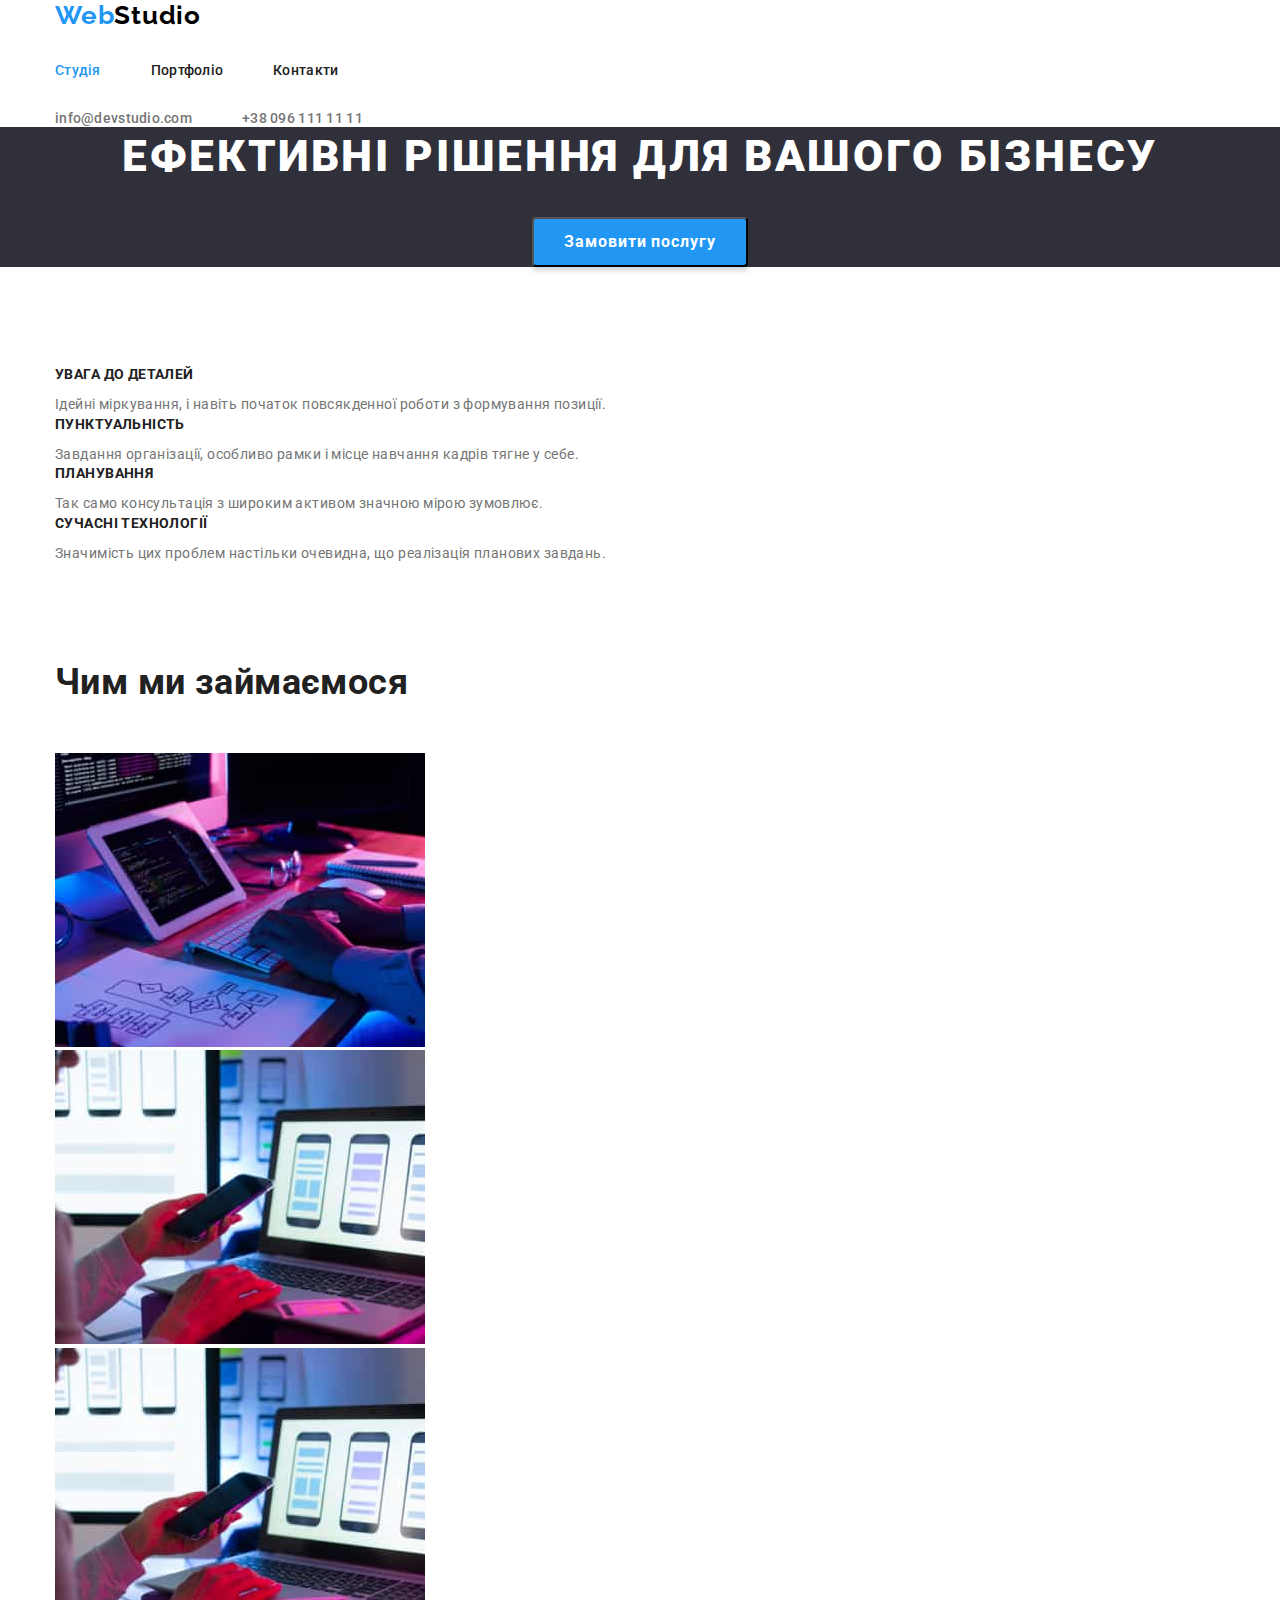
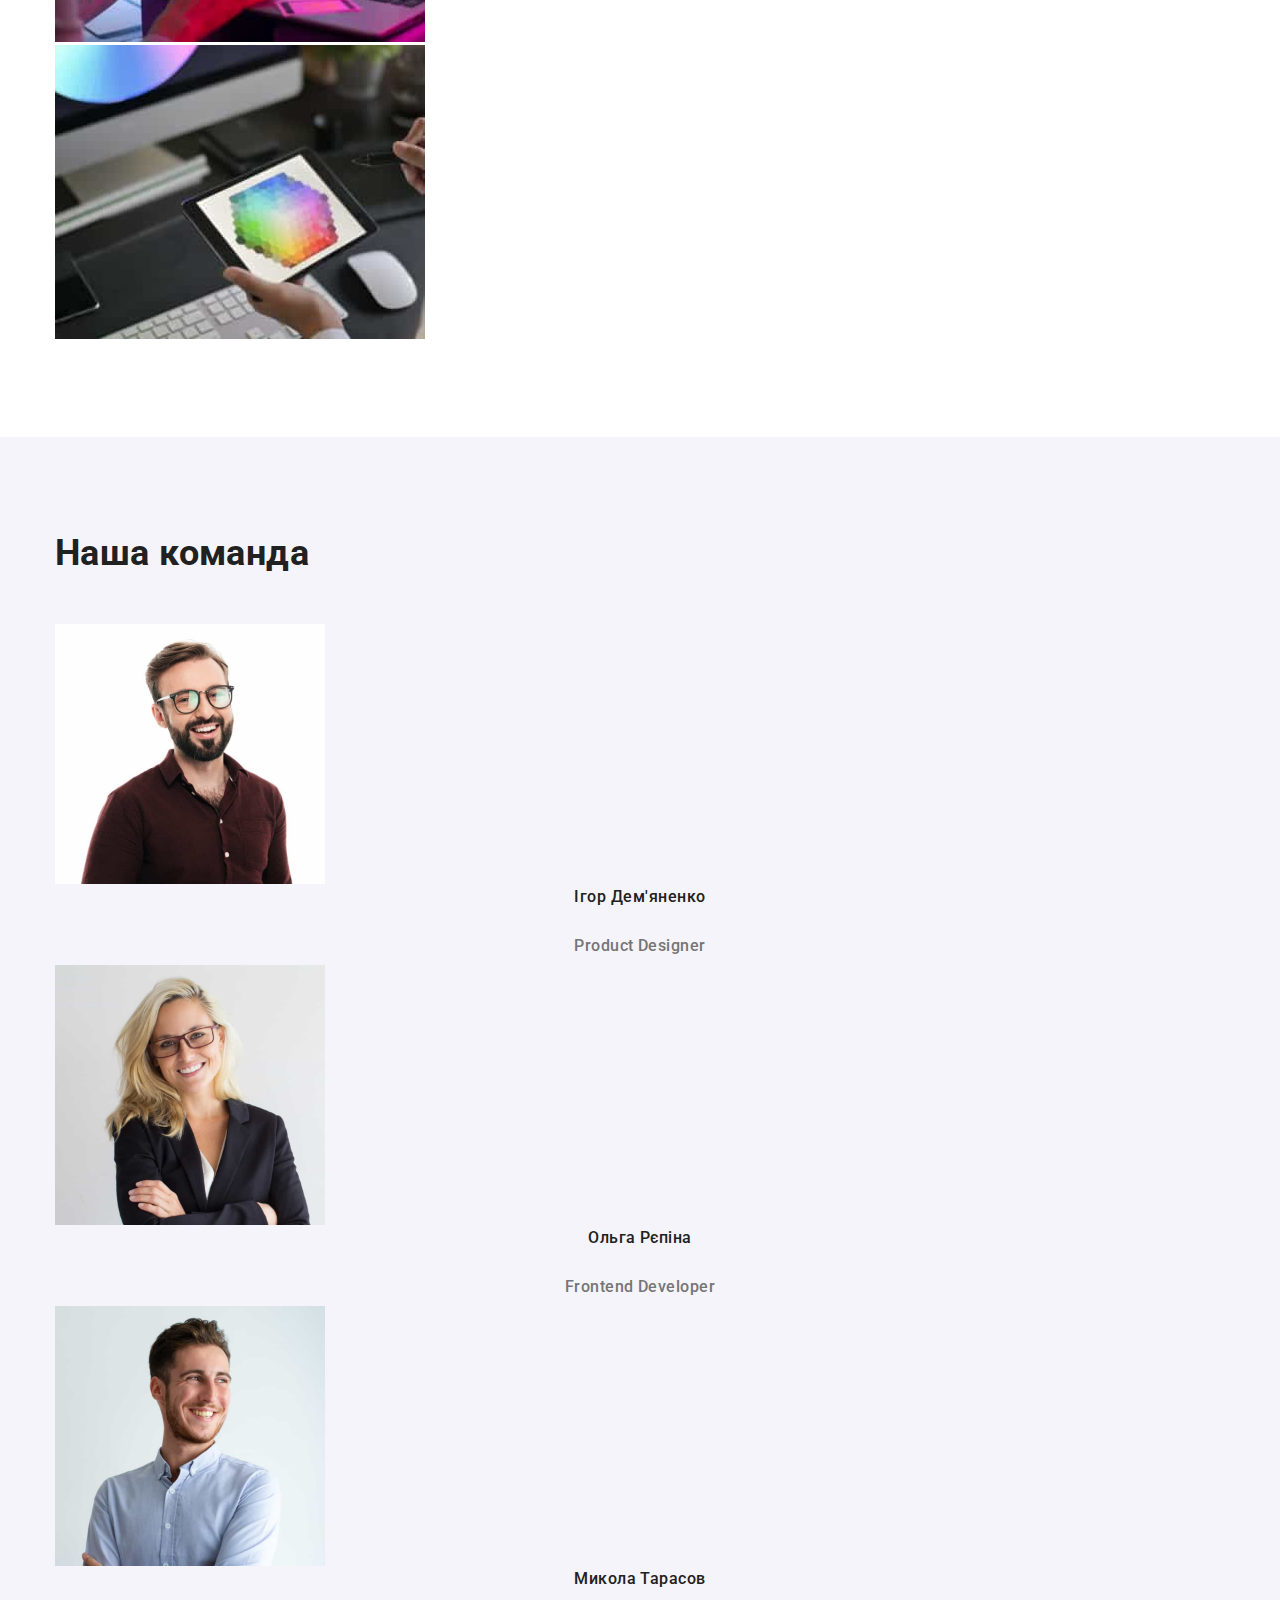
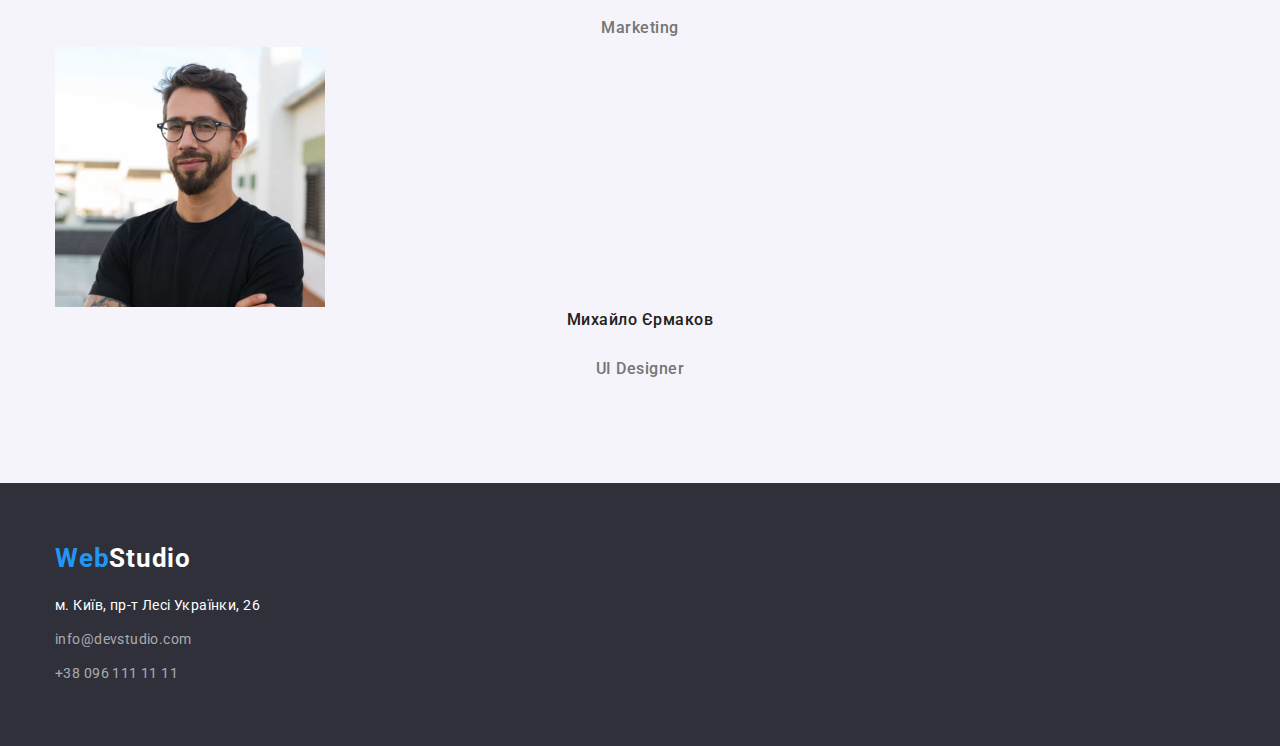
==== index.html @ 15ec3679 "DZ_3" ====
<!DOCTYPE html>
<html lang="uk">
<head>
    <meta charset="UTF-8">
    <meta http-equiv="X-UA-Compatible" content="IE=edge">
    <meta name="viewport" content="width=device-width, initial-scale=1.0">
    <title>WebStudio</title>
    <link rel="preconnect" href="https://fonts.googleapis.com">
    <link rel="preconnect" href="https://fonts.gstatic.com" crossorigin>
    <link href="https://fonts.googleapis.com/css2?family=Oleo+Script&family=Raleway:wght@700&family=Roboto:wght@400;500;700;900&display=swap" rel="stylesheet">
    <link rel="stylesheet" href="https://cdnjs.cloudflare.com/ajax/libs/modern-normalize/1.1.0/modern-normalize.min.css" />
    <link rel="stylesheet" href="./css/style.css" />
</head>
<body>

    <!--Шапка сайту-->
    <header class="header">
        <div class="container">
            <!--Навігація-->
            <nav class="header-nav">
                <a href="./index.html" class="header-logo link">
                    <span class="accent">Web</span>Studio
                </a>
                <ul class="header-nav-list list">
                    <li class="item"><a class="header-link current link" href="./index.html">Студія</a></li>
                    <li class="item"><a class="header-link link" href="./portfolio.html">Портфоліо</a></li>
                    <li class="item"><a class="header-link link" href="">Контакти</a></li>
                </ul>
            </nav>
            
            <!--Контакти-->
            <ul class="header-contact-list list">
                <li class="item">
                    <a href="mailto:info@devstudio.com" class="header-contact link">info@devstudio.com</a>
                </li>
                <li class="item">
                    <a href="tel:+380961111111" class="header-contact link">+38 096 111 11 11</a>
                </li>
            </ul>
        </div>
    </header>

    <!--Main-->
    <main>

        <!--Герой-->
        
        <section class="section-hero">
            <h1 class="hero-title">Ефективні рішення для вашого бізнесу</h1>
            <button type="button" class="hero-btn btn">Замовити послугу</button>
        </section>
       
        <section class="section-properties">
            <div class="container">
                 <!--Прихований заголовок-->
                <h2 class="visually-hidden">Необхідні властивості характеру</h2>

                <ul class="properties-list list">
                    <li>
                        <h3 class="properties-title">УВАГА ДО ДЕТАЛЕЙ</h3>
                        <p class="properties-text">Ідейні міркування, і навіть початок повсякденної роботи з формування позиції.</p>
                    </li>
                    <li>
                        <h3 class="properties-title">ПУНКТУАЛЬНІСТЬ</h3>
                        <p class="properties-text">Завдання організації, особливо рамки і місце навчання кадрів тягне у себе.</p>
                    </li>
                    <li>
                        <h3 class="properties-title">ПЛАНУВАННЯ</h3>
                        <p class="properties-text">Так само консультація з широким активом значною мірою зумовлює.</p>
                    </li>
                    <li>
                        <h3 class="properties-title">СУЧАСНІ ТЕХНОЛОГІЇ</h3>
                        <p class="properties-text">Значимість цих проблем настільки очевидна, що реалізація планових завдань.</p>
                    </li>
                </ul>
            </div>
        </section>

        <section class="section-employment">
            <div class="container">
                <h2 class="employment-title">Чим ми займаємося</h2>
                <ul class="employment-list list">
                    <li class="employment-item"><img src="./images/box_1.jpg" alt="картинка алгоритму" width="370" height="294"></li>
                    <li class="employment-item"><img src="./images/box_2.jpg" alt="картинка схеми сайту" width="370" height="294"></li>
                    <li class="employment-item"><img src="./images/box_2.jpg" alt="картинка схеми сайту" width="370" height="294"></li>
                    <li class="employment-item"><img src="./images/box_3.jpg" alt="картинка вибору кольору" width="370" height="294"></li>
                </ul>
            </div>
        </section>

        <section class="section-team">
            <div class="container">
                <h2 class="team-title">Наша команда</h2>
                <ul class="team-list list">
                    <li class="team-item">
                        <a href="" class="link">
                            <img src="./images/img_1.jpg" alt="фото Ігора Дем'яненко" width="270">
                            <h3 class="team-info">Ігор Дем'яненко</h3>
                            <p class="team-text">Product Designer</p>
                        </a>
                    </li>
                    <li class="team-item">
                        <a href="" class="link">
                            <img src="./images/img_2.jpg" alt="фото Ольги Рєпіної" width="270">
                            <h3 class="team-info">Ольга Рєпіна</h3>
                            <p class="team-text">Frontend Developer</p>
                        </a>
                    </li>
                    <li class="team-item">
                        <a href="" class="link">
                            <img src="./images/img_3.jpg" alt="фото Миколи Тарасова" width="270">
                            <h3 class="team-info">Микола Тарасов</h3>
                            <p class="team-text">Marketing</p>
                        </a>
                    </li>
                    <li class="team-item">
                        <a href="" class="link">
                            <img src="./images/img_4.jpg" alt="фото Михайла Єрмакова" width="270">
                            <h3 class="team-info">Михайло Єрмаков</h3>
                            <p class="team-text">UI Designer</p>
                        </a>
                    </li>
                </ul>
            </div>
        </section>
    </main>

    <!---Футер-->
    <footer class="footer">
        <div class="container">
            <a href="./index.html" class="footer-logo link">
                <span class="accent">Web</span>Studio
            </a>
            <address>
                <ul class="footer-contact-list list">
                    <li class="item">
                        <a href="https://goo.gl/maps/PAnnSUerjHj3gwqy8" class="footer-contact add link" target="_blank" rel="noopener noreferrer">м. Київ, пр-т Лесі Українки, 26</a>
                    </li>
                    <li class="item">
                        <a href="mailto:info@devstudio.com" class="footer-contact link">info@devstudio.com</a>
                    </li>
                    <li class="item">
                        <a href="tel:+380961111111" class="footer-contact link">+38 096 111 11 11</a>
                    </li>
                </ul>
            </address>
        </div>
    </footer>    
</body>
</html>
---- css/style.css ----
:root {
    --primary-text-color:#757575;
    --title-text-color:#212121;
    --accent-color:#2196F3;
    --primary-white-color:#ffffff;
    --background-color: #2F303A;
}

.container {
    margin-left: auto;
    margin-right: auto;
    width: 1200px;
    padding-left: 15px;
    padding-right: 15px;
}

body {
    font-family: 'Roboto', sans-serif;
    font-size: 14px;
    letter-spacing: 0.03em;
    color: var(--primary-text-color);
    background-color: var(--primary-white-color);
}
.link {
    text-decoration: none;
}
.list {
    list-style: none;
    padding: 0;
    margin: 0;
}

.hero-title {
    font-weight: 900;
    font-size: 44px;
    line-height: 1.36;
    text-align: center;
    letter-spacing: 0.06em;
    text-transform: uppercase;
    color: var(--primary-white-color);
}
 .accent {
    color: var(--accent-color);
 }
 .visually-hidden {
    position: absolute;
    width: 1px;
    height: 1px;
    margin: -1px;
    border: 0;
    padding: 0;
    
    white-space: nowrap;
    clip-path: inset(100%);
    clip: rect(0 0 0 0);
    overflow: hidden;
  }
  .btn {
    display: inline-block;
    border-radius: 4px;
    
    font-family: 'Roboto', sans-serif;
    font-size: 16px;
    align-items: center;
  }

/*---------------HEADER---------------*/

.header-logo {
    font-family: 'Raleway', sans-serif;
    font-weight: 700;
    font-size: 26px;
    line-height: 1.19;
    letter-spacing: 0.03em;    
    color: #000000;   
}
.header-link,
.header-contact {
    font-weight: 500;
   
    line-height: 1.14;
    letter-spacing: 0.02em;
}
.header-nav-list {
    display:flex;
}
.header-nav-list .item + .item {
    margin-left: 50px;
}
.header-nav-list .header-link {
    display: block;
    padding-top: 32px;
    padding-bottom: 32px;
}
.header-contact-list .item + .item {
    margin-left: 50px;
}
.header-contact-list {
    display: flex;
}
.header-contact-list .header-contact {
    display: block;
}
.header-link {
    color: var(--title-text-color);
}
.header-nav-list .header-link:hover,
.header-nav-list .header-link:focus {
    color: var(--accent-color);
}
.header-nav-list .header-link.current {
    color: var(--accent-color);
}

.header-contact {
    color: var(--primary-text-color);   
}
.header-contact:hover,
.header-contact:focus {
    color: var(--accent-color);
}

/*---------------HERO---------------*/
.section-hero {
    margin-bottom: 100px;

    background: var(--background-color);
    text-align: center;
}
.hero-title {
    margin-top: 0;
    margin-bottom: 30px;
}
.hero-btn {
    min-width: 130px;
    width: 216px;
    height: 50px;

    font-weight: 700;
    line-height: 1.88;
    letter-spacing: 0.06em;
    color: var(--primary-white-color);
    background: var(--accent-color);
    box-shadow: 0px 4px 4px rgba(0, 0, 0, 0.15);
    border-radius: 4px;
}
.hero-btn:hover,
.hero-btn:focus {
    color: orange;
}

/*---------------PROPERTIES---------------*/
.section-properties {
    margin-top: 0;
    margin-bottom: 95px;
}

.properties-list {
    margin-top: 0;
    margin-bottom: 0;
}
.properties-title {
    margin-top: 0;
    margin-bottom: 10px;

    font-weight: 700;
    font-size: 14px;
    line-height: 1.14;
    letter-spacing: 0.03em;
    text-transform: uppercase;
    color: var(--title-text-color);
}
.properties-text {
    margin-top: 0;
    margin-bottom: 0;
    line-height: 1.71;
}

/*---------------EMPLOYMENT---------------*/
.section-employment {
    margin-top: 0;
    margin-bottom: 95px;
}
.employment-title,
.team-title {
    font-weight: 700;
    font-size: 36px;
    line-height: 1.17;
    color: var(--title-text-color);
}
.employment-title {
    margin-top: 0;
    margin-bottom: 50px;
}

/*---------------TEAM---------------*/
.section-team {
    padding-top: 95px;
    padding-bottom: 95px;

    background-color: #F5F4FA;
}
.team-title {
    margin-top: 0;
    margin-bottom: 50px;
}
.team-info,
.team-text {
    font-weight: 500;
    font-size: 16px;
    line-height: 1.19;
    text-align: center;
    letter-spacing: 0.03em;
    color: var(--title-text-color);
}
.team-info {
    margin-top: 0;
    margin-bottom: 30px;
}
.team-text {
    margin-top: 0;
    margin-bottom: 10px;

    color: var(--primary-text-color);
}

/*---------------PORTFOLIO---------------*/
.section-portfolio {
    margin-top: 95px;
    margin-bottom: 95px;
}
.portfolio-btn {
    padding: 6px 22px;
    margin-top: 0;
    margin-bottom: 50px;

    font-weight: 500;
    line-height: 1.63;
    letter-spacing: 0.03em;
    color: var(--title-text-color);
    background: #F5F4FA;
}

.portfolio-btn:hover,
.portfolio-btn:focus {
    color: var(--primary-white-color);
    background: var(--accent-color);
}
.portfolio-list .img {
    margin-top: 0;
    margin-bottom: 0;
}
.portfolio-title {
    margin-top: 0;
    margin-bottom: 5px;

    font-weight: 700;
    font-size: 18px;
    line-height: 2.00;
    letter-spacing: 0.06em;
    color: var(--title-text-color);
}
.portfolio-text {
    margin-top: 0;
    margin-bottom: 0;

    font-size: 16px;
    line-height: 1.86x;
    letter-spacing: 0.03em;
    color: var(--primary-text-color);
}
/*---------------FOOTER---------------*/

.footer {
    padding-top: 60px;
    padding-bottom: 60px;

    background-color: var(--background-color);
}
.footer-logo{
    display: inline-block;
    margin-top: 0;
    margin-bottom: 20px;

    font-weight: 700;
    font-size: 26px;
    line-height: 1.19;
    letter-spacing: 0.03em;
    color: var(--primary-white-color);
}
.footer-contact-list .item:not(:last-of-type) {
    margin-top: 0;
    margin-bottom: 10px;
}
.footer-contact a[href="https://goo.gl/maps/PAnnSUerjHj3gwqy8"] {
    color: var(--primary-white-color);
}    
.footer-contact {
    font-style: normal;
    line-height: 1.71;
    letter-spacing: 0.03em;
    color: rgba(255, 255, 255, 0.6);
}
.footer-contact:hover,
.footer-contact:focus {
    color: var(--accent-color);
}
.add {
    color: #ffffff;
}
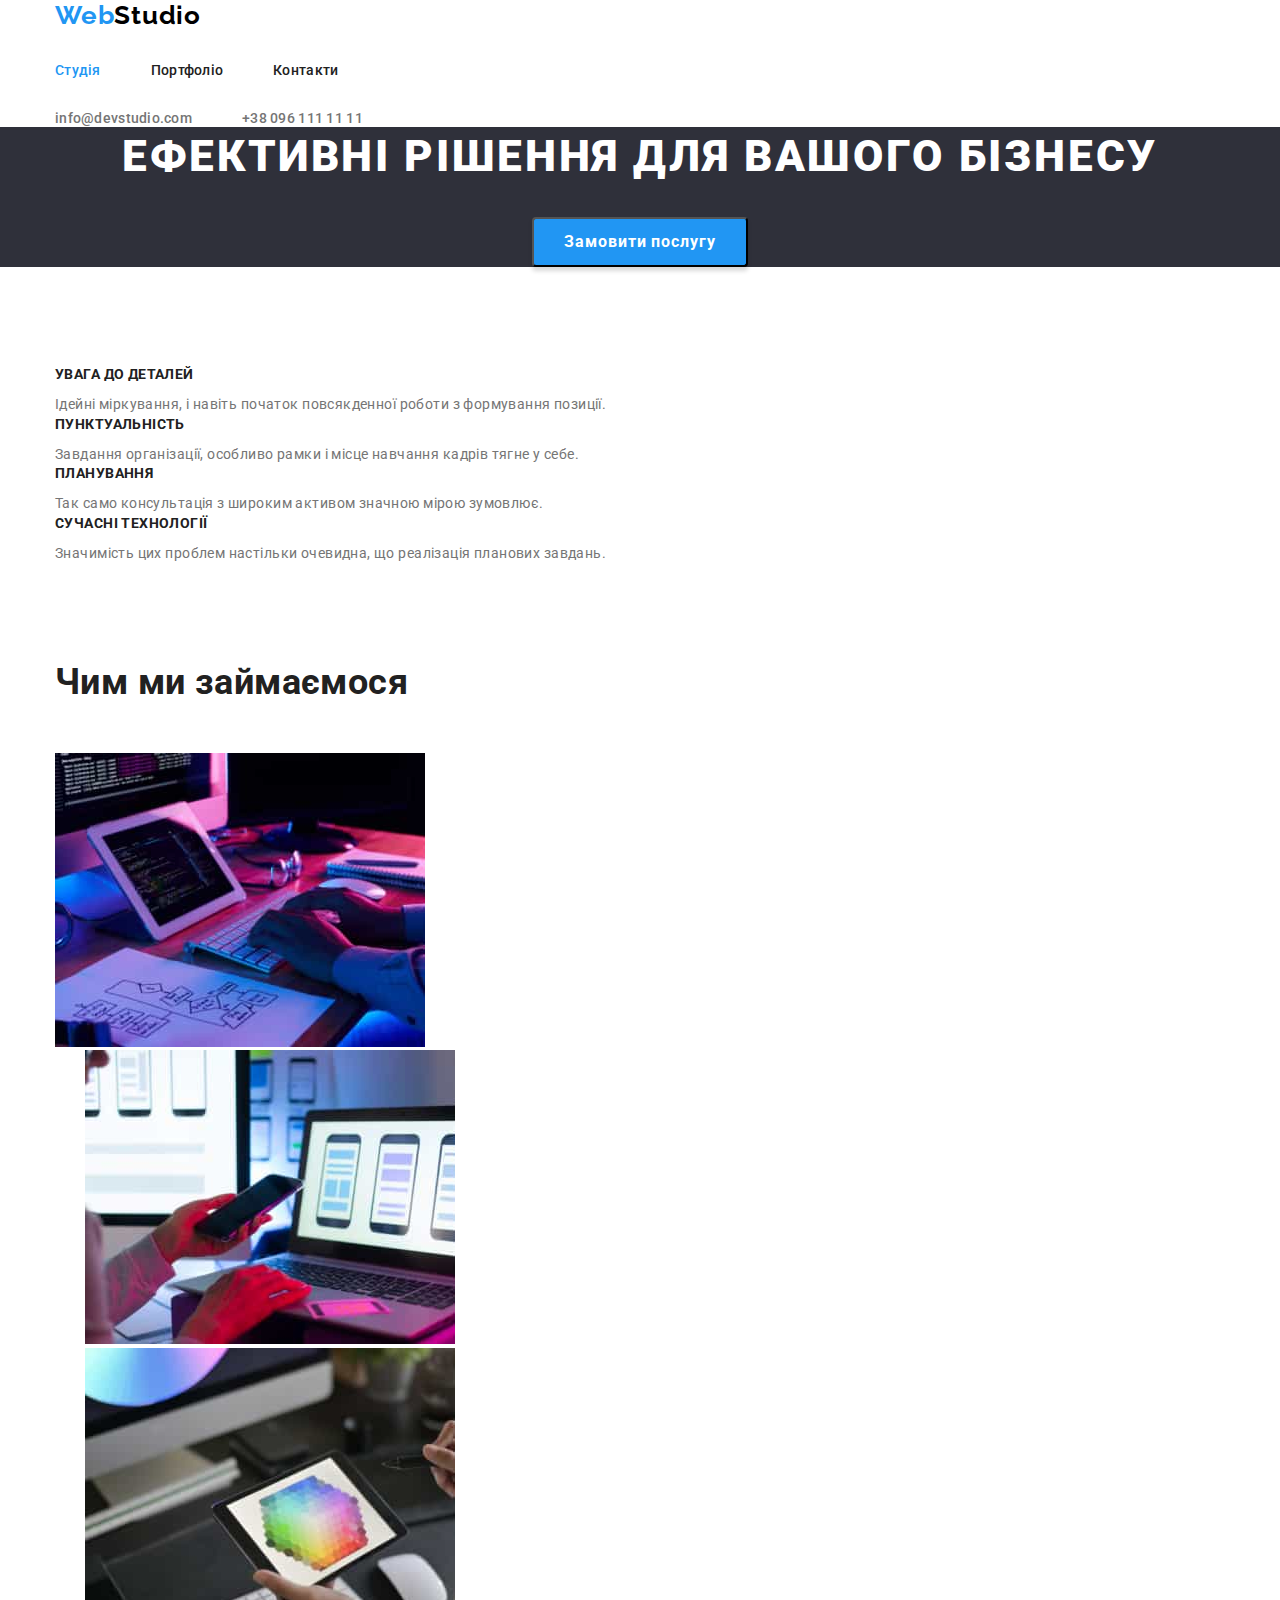
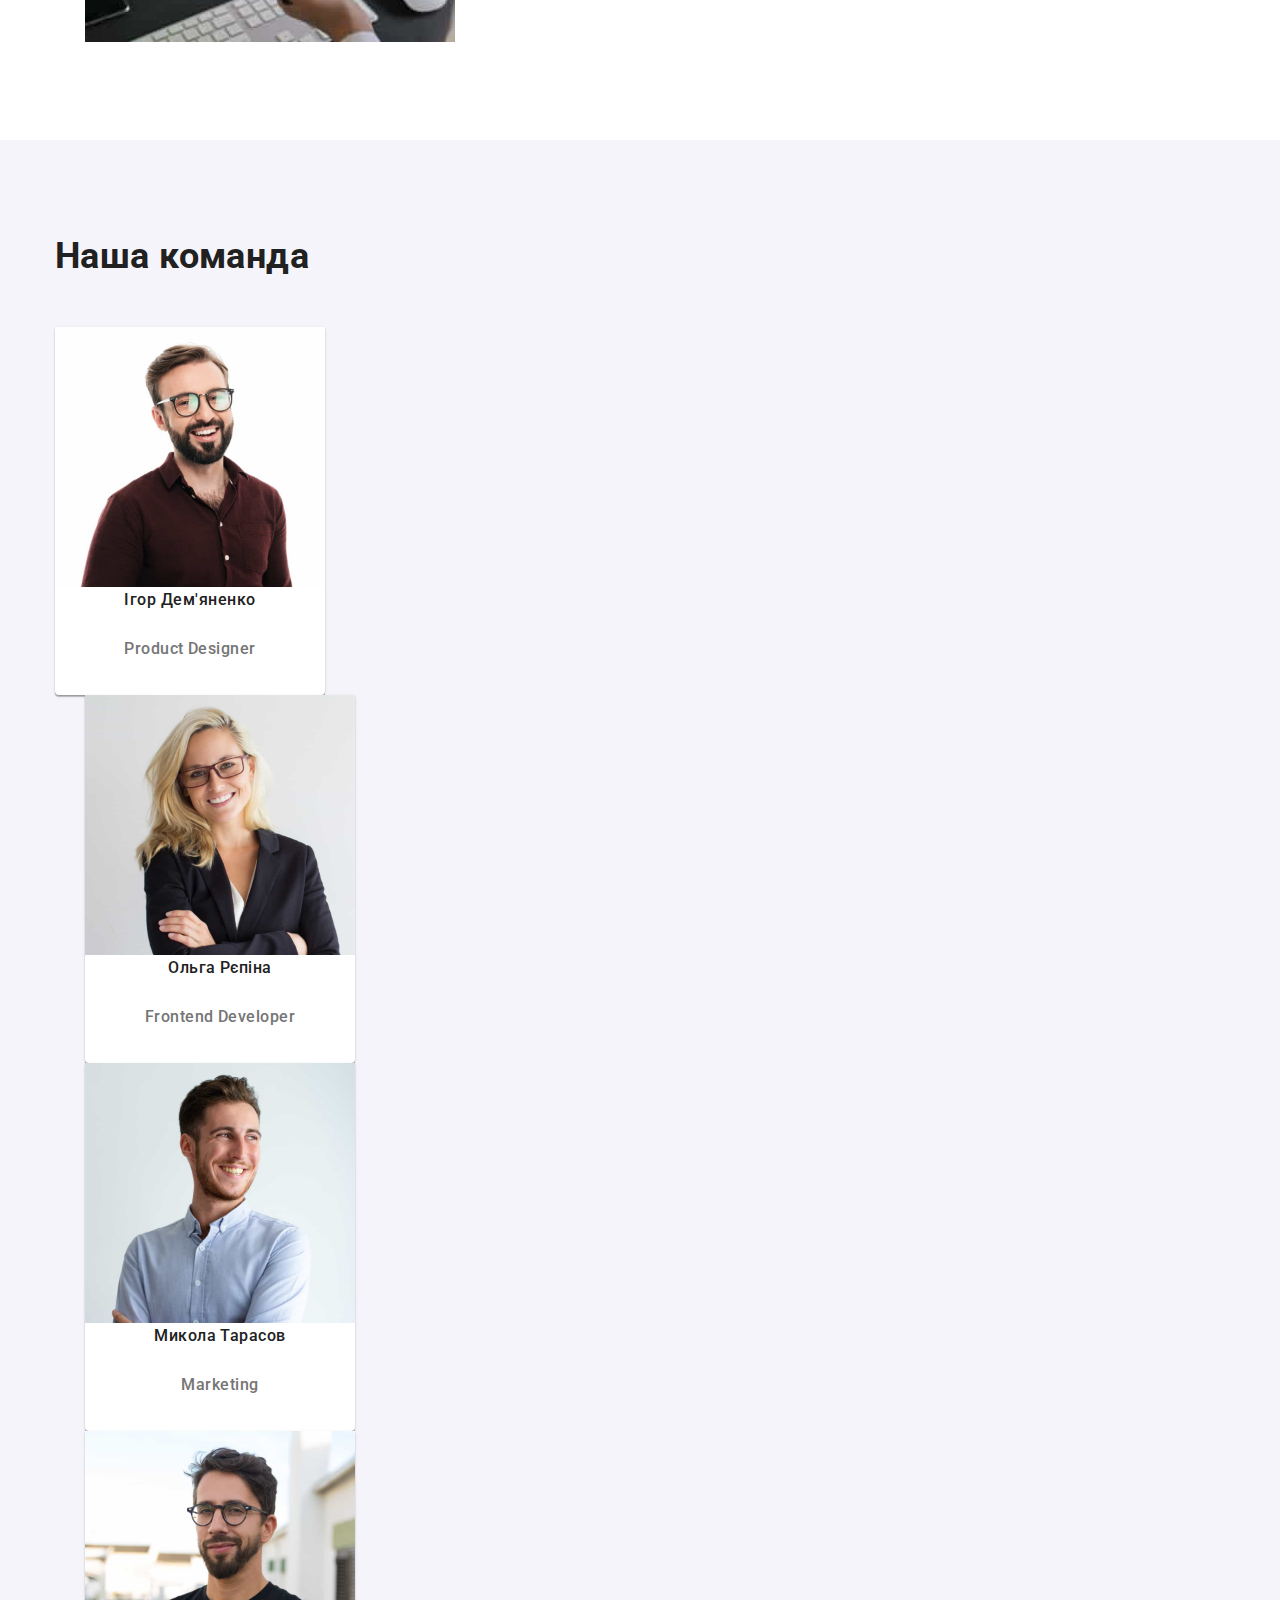
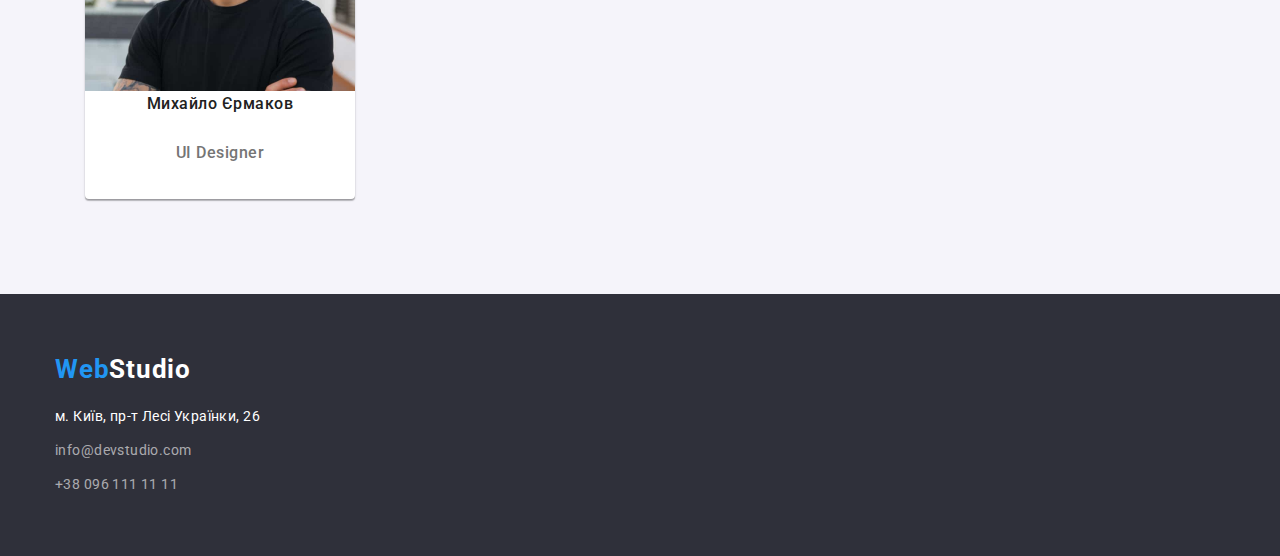
==== commit bcd20493: "DZ_3" ====
--- a/index.html
+++ b/index.html
@@ -82,7 +82,6 @@
                 <ul class="employment-list list">
                     <li class="employment-item"><img src="./images/box_1.jpg" alt="картинка алгоритму" width="370" height="294"></li>
                     <li class="employment-item"><img src="./images/box_2.jpg" alt="картинка схеми сайту" width="370" height="294"></li>
-                    <li class="employment-item"><img src="./images/box_2.jpg" alt="картинка схеми сайту" width="370" height="294"></li>
                     <li class="employment-item"><img src="./images/box_3.jpg" alt="картинка вибору кольору" width="370" height="294"></li>
                 </ul>
             </div>
--- a/css/style.css
+++ b/css/style.css
@@ -181,6 +181,9 @@
     margin-top: 0;
     margin-bottom: 95px;
 }
+.employment-list > .employment-item + .employment-item {
+    margin-left: 30px;
+}
 .employment-title,
 .team-title {
     font-weight: 700;
@@ -199,6 +202,19 @@
     padding-bottom: 95px;
 
     background-color: #F5F4FA;
+}
+.team-list > .team-item + .team-item {
+    margin-left: 30px;
+}
+.team-list > .team-item {
+    background: #FFFFFF;
+    box-shadow: 0px 1px 3px rgba(0, 0, 0, 0.12), 0px 1px 1px rgba(0, 0, 0, 0.14), 0px 2px 1px rgba(0, 0, 0, 0.2);
+    border-radius: 0px 0px 4px 4px;
+
+    width: 270px;
+    height: 368px;
+    left: 215px;
+    top: 1632px;
 }
 .team-title {
     margin-top: 0;
@@ -246,9 +262,15 @@
     color: var(--primary-white-color);
     background: var(--accent-color);
 }
-.portfolio-list .img {
-    margin-top: 0;
-    margin-bottom: 0;
+.portfolio-list > .item:not(:last-child) {
+    margin-right: 30px;
+    margin-bottom: 30px;
+
+    
+}
+.portfolio-link > .img {
+    margin-top: 0;
+    margin-bottom: 20px;
 }
 .portfolio-title {
     margin-top: 0;
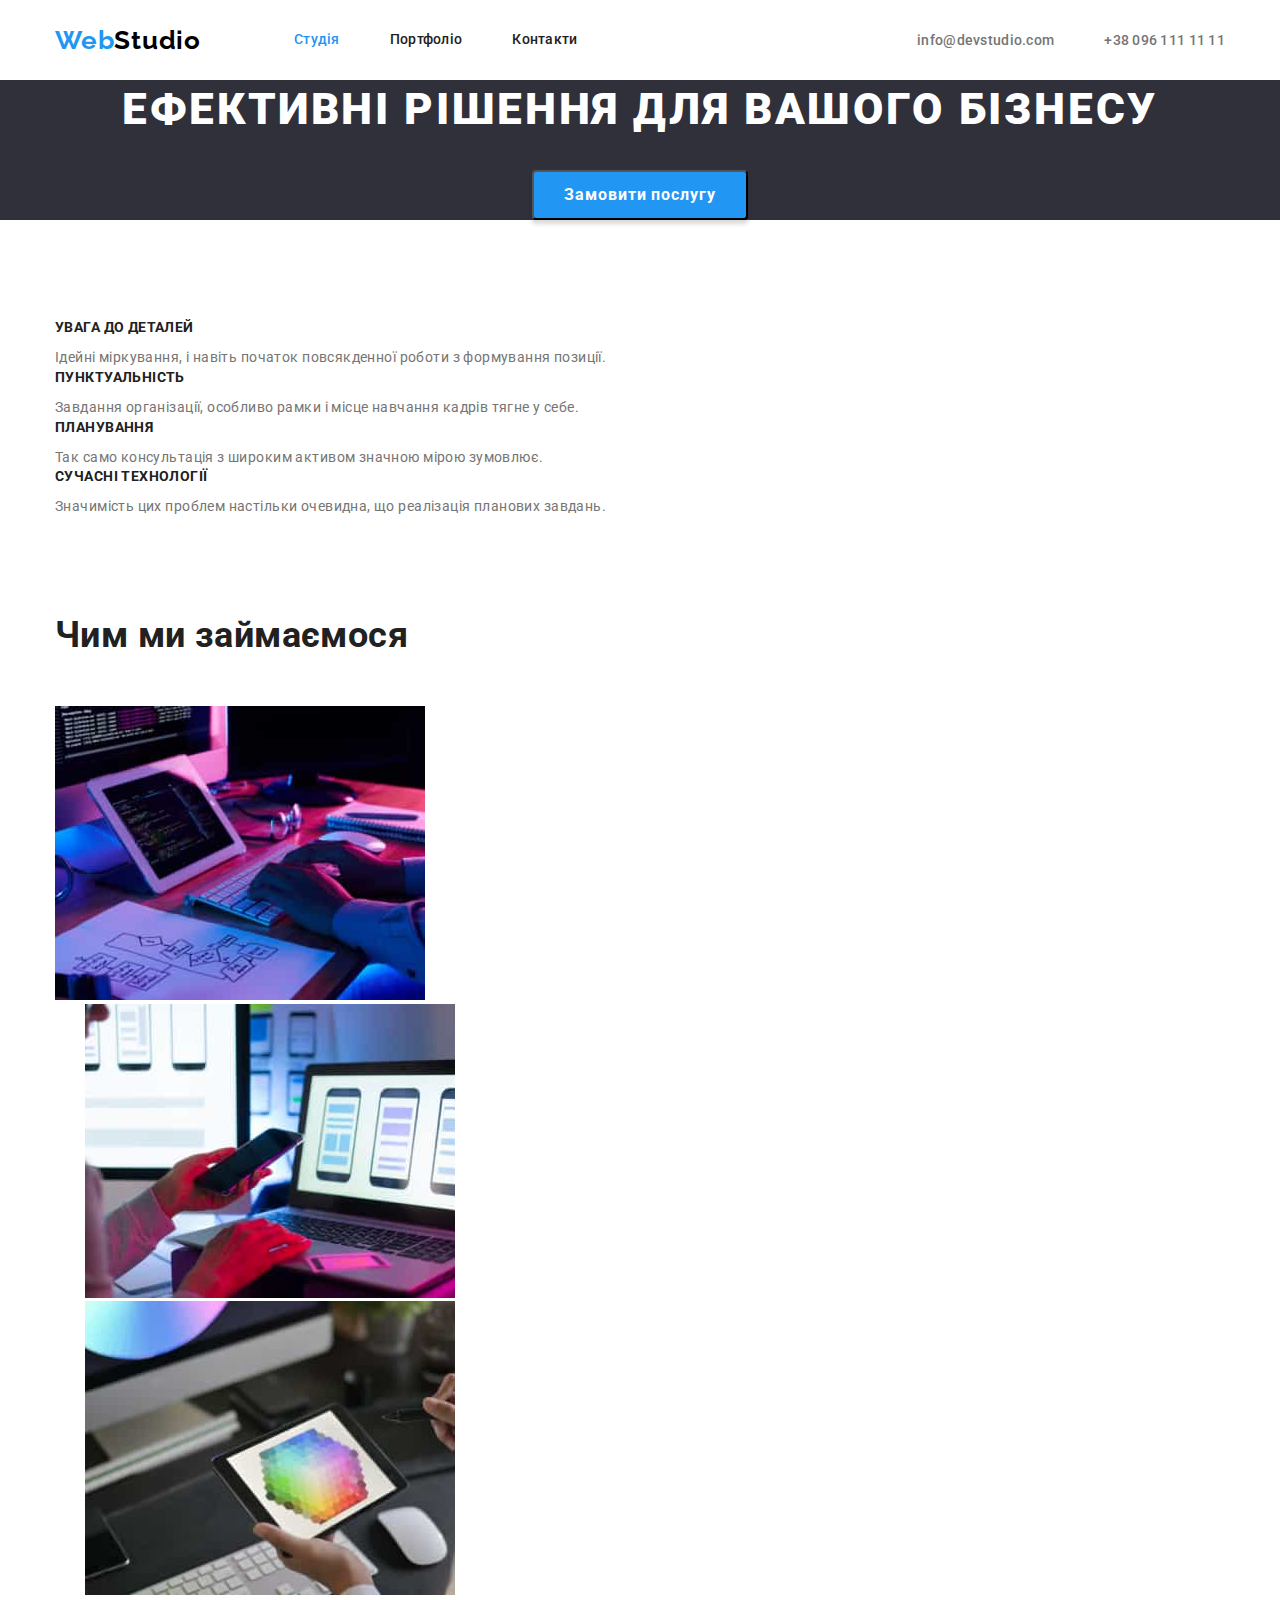
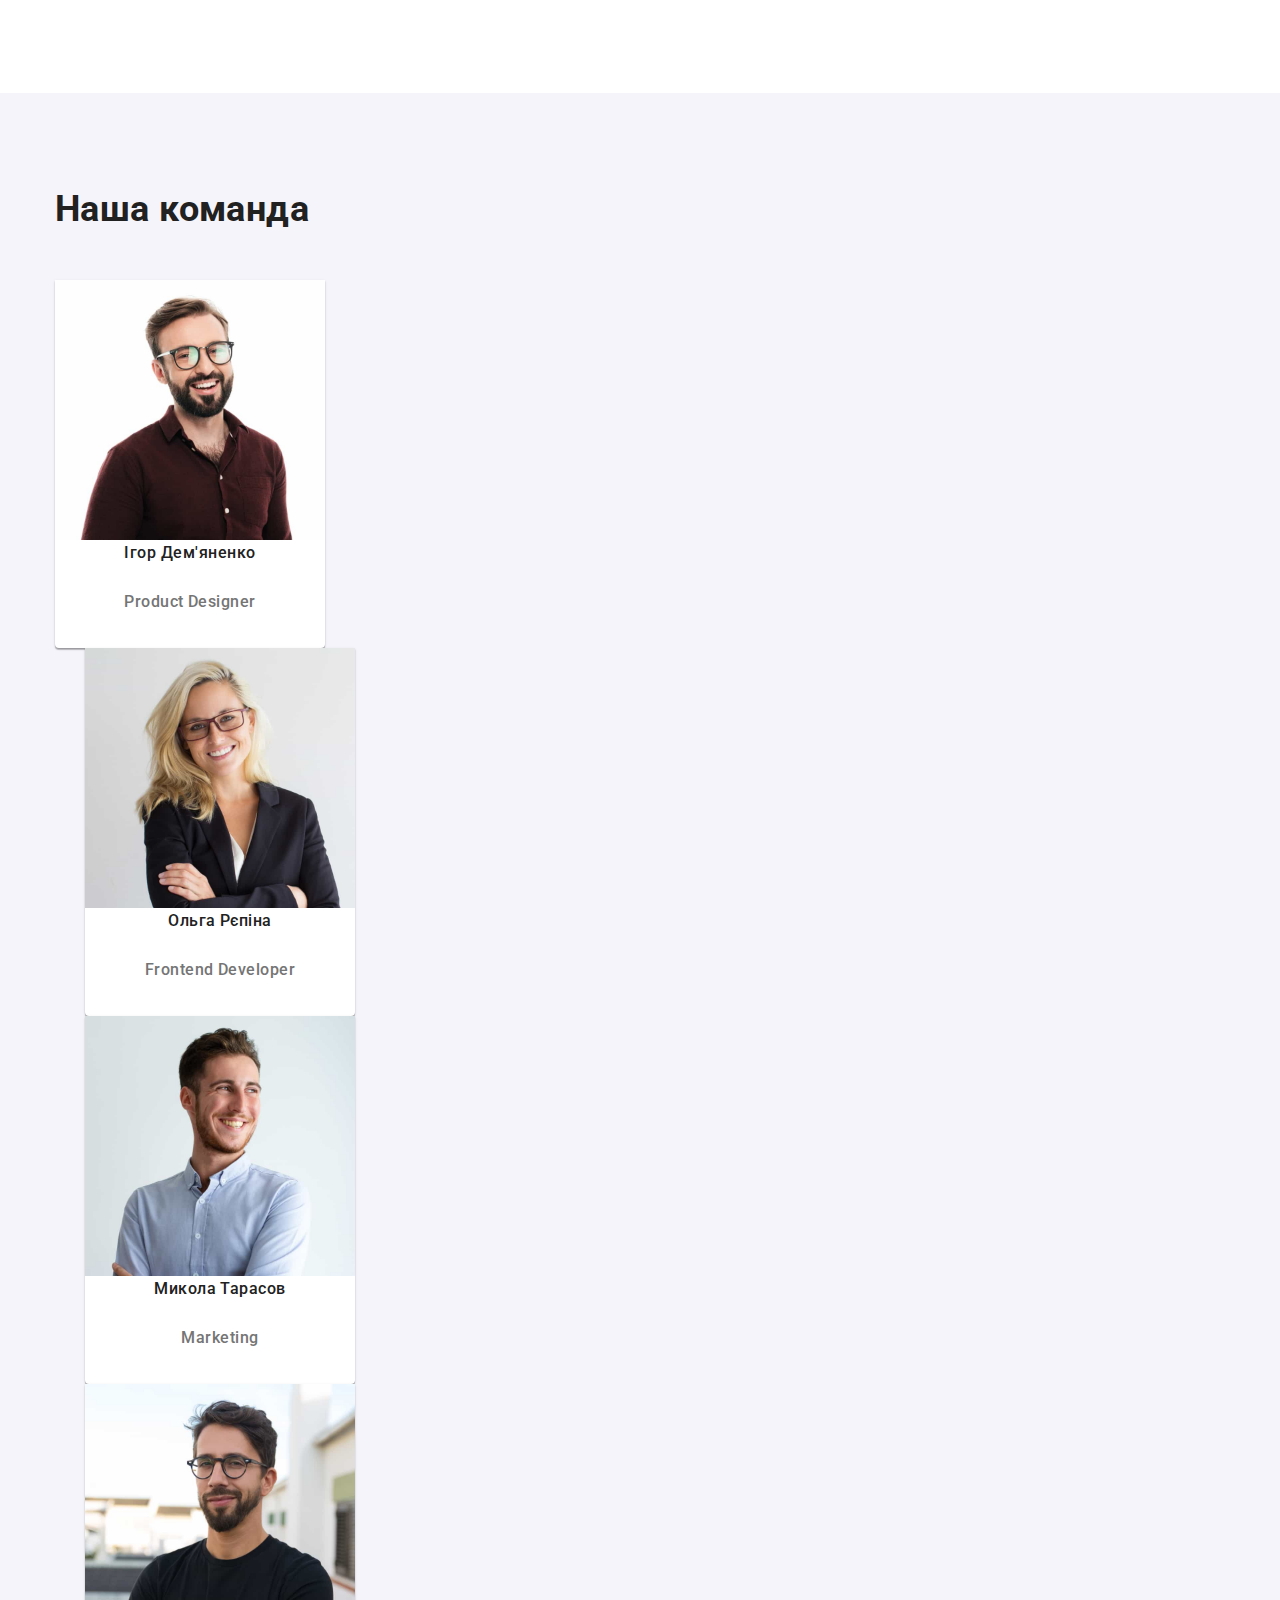
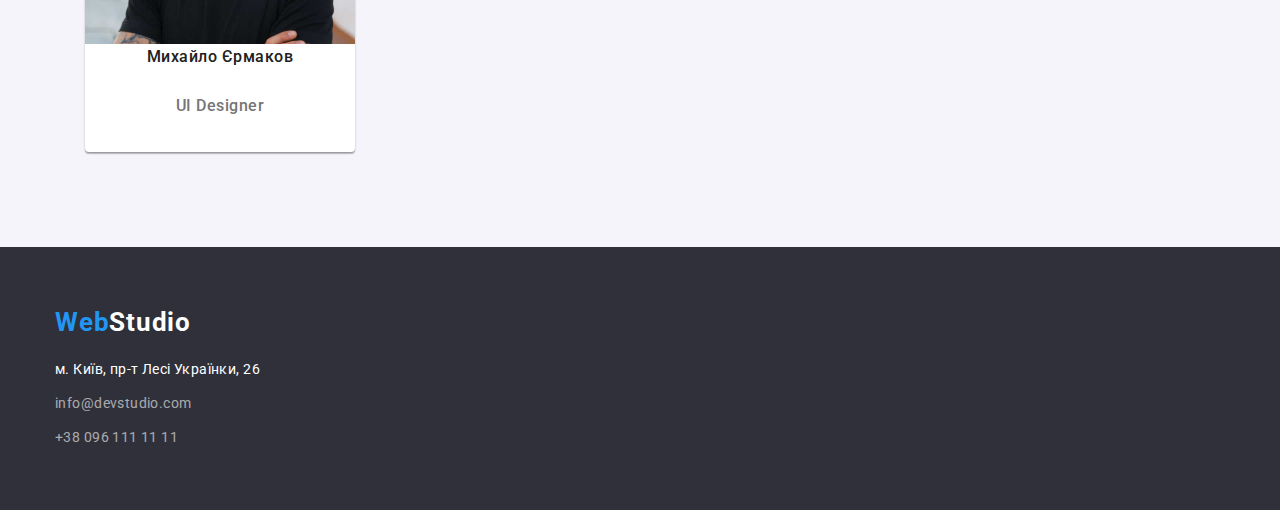
==== commit 019dc1d2: "DZ_3" ====
--- a/index.html
+++ b/index.html
@@ -15,7 +15,7 @@
 
     <!--Шапка сайту-->
     <header class="header">
-        <div class="container">
+        <div class="container nav-contact">
             <!--Навігація-->
             <nav class="header-nav">
                 <a href="./index.html" class="header-logo link">
--- a/css/style.css
+++ b/css/style.css
@@ -83,6 +83,7 @@
 }
 .header-nav-list {
     display:flex;
+    margin-left: 93px;
 }
 .header-nav-list .item + .item {
     margin-left: 50px;
@@ -92,14 +93,20 @@
     padding-top: 32px;
     padding-bottom: 32px;
 }
+.header-nav {
+    display: flex;
+    align-items: center;
+}
+.nav-contact {
+    display: flex;
+    align-items: center;
+}
 .header-contact-list .item + .item {
     margin-left: 50px;
 }
 .header-contact-list {
     display: flex;
-}
-.header-contact-list .header-contact {
-    display: block;
+    margin-left: auto;
 }
 .header-link {
     color: var(--title-text-color);
@@ -264,9 +271,10 @@
 }
 .portfolio-list > .item:not(:last-child) {
     margin-right: 30px;
-    margin-bottom: 30px;
-
-    
+    margin-bottom: 30px;   
+}
+.portfolio-list {
+    display: flex;
 }
 .portfolio-link > .img {
     margin-top: 0;
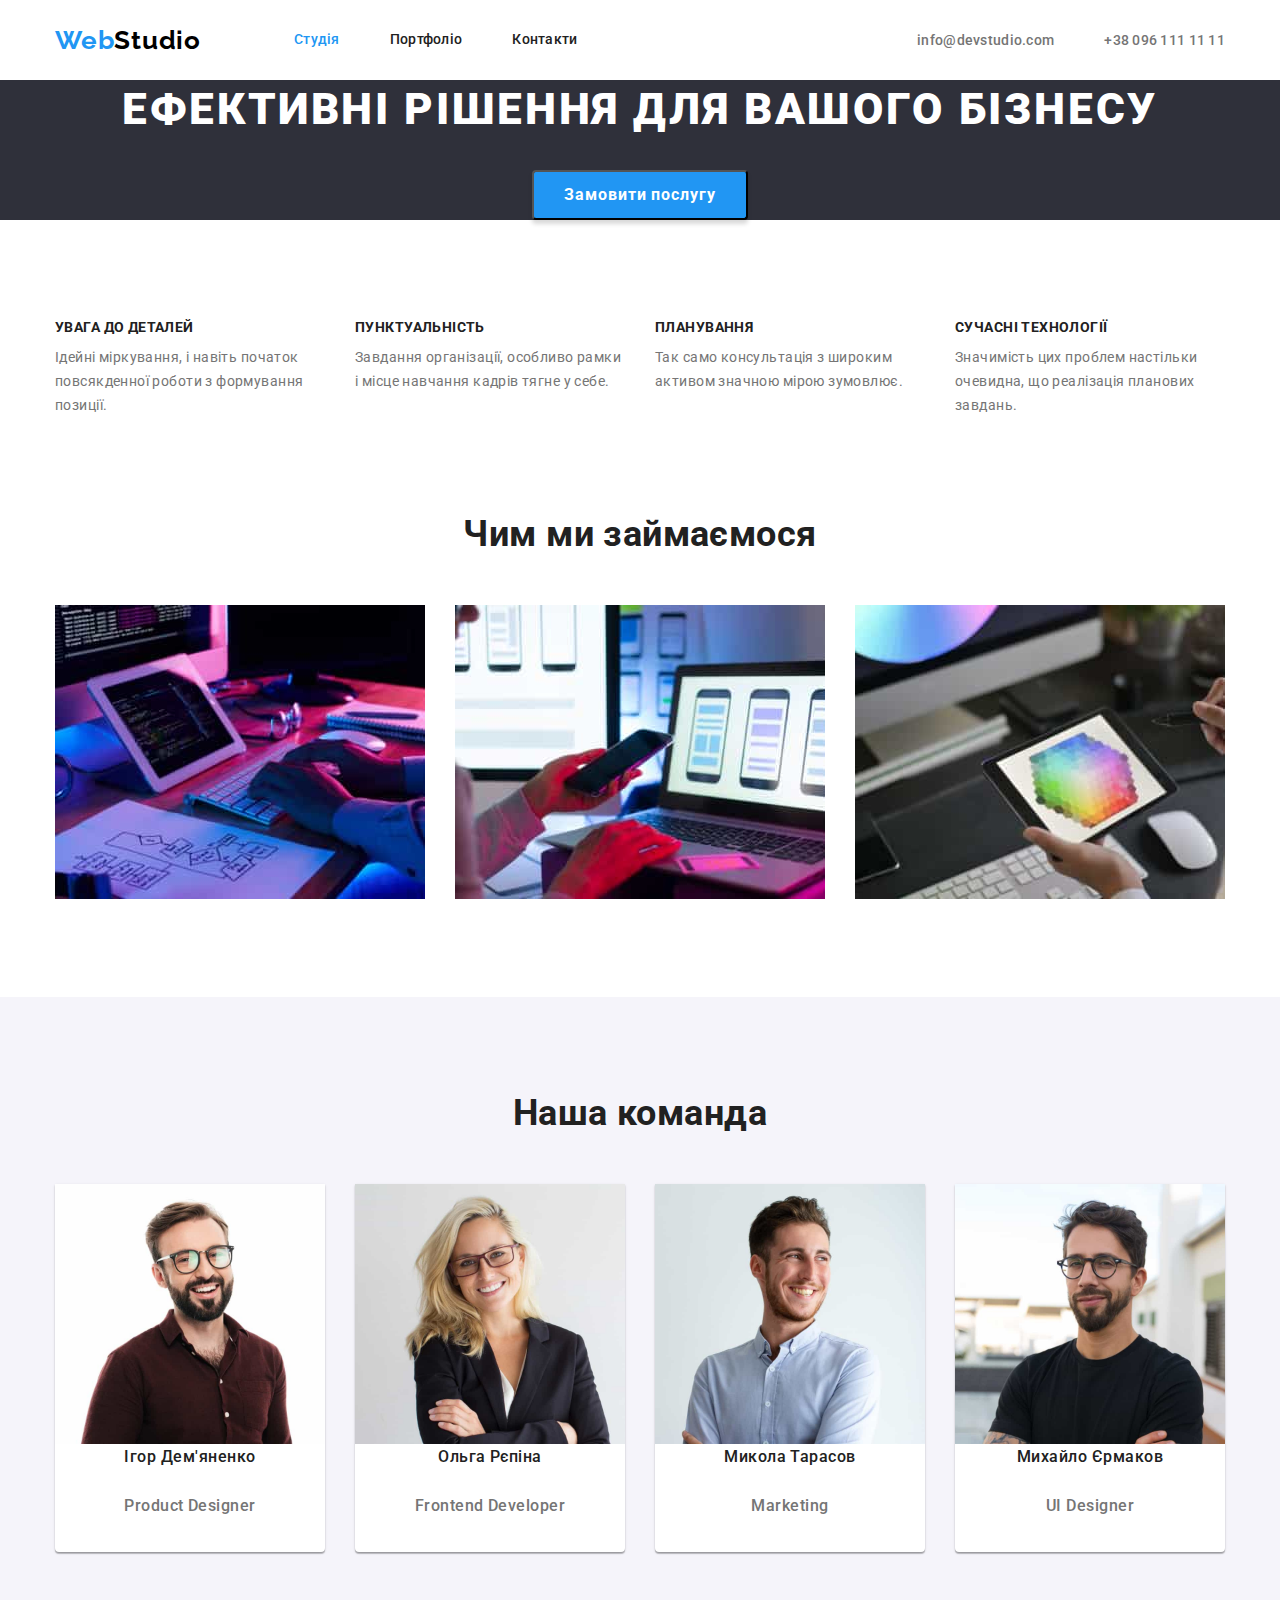
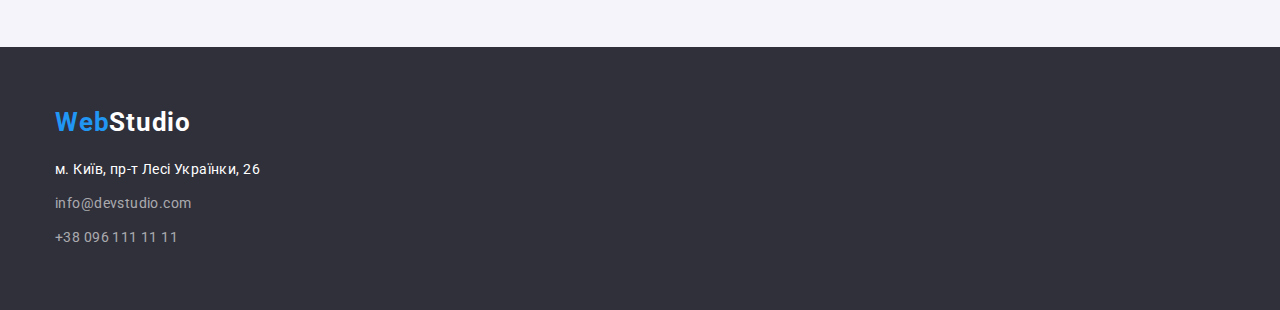
==== commit b61c4ade: "DZ_3" ====
--- a/index.html
+++ b/index.html
@@ -56,19 +56,19 @@
                 <h2 class="visually-hidden">Необхідні властивості характеру</h2>
 
                 <ul class="properties-list list">
-                    <li>
+                    <li class="item">
                         <h3 class="properties-title">УВАГА ДО ДЕТАЛЕЙ</h3>
                         <p class="properties-text">Ідейні міркування, і навіть початок повсякденної роботи з формування позиції.</p>
                     </li>
-                    <li>
+                    <li class="item">
                         <h3 class="properties-title">ПУНКТУАЛЬНІСТЬ</h3>
                         <p class="properties-text">Завдання організації, особливо рамки і місце навчання кадрів тягне у себе.</p>
                     </li>
-                    <li>
+                    <li class="item">
                         <h3 class="properties-title">ПЛАНУВАННЯ</h3>
                         <p class="properties-text">Так само консультація з широким активом значною мірою зумовлює.</p>
                     </li>
-                    <li>
+                    <li class="item">
                         <h3 class="properties-title">СУЧАСНІ ТЕХНОЛОГІЇ</h3>
                         <p class="properties-text">Значимість цих проблем настільки очевидна, що реалізація планових завдань.</p>
                     </li>
--- a/css/style.css
+++ b/css/style.css
@@ -163,6 +163,8 @@
 }
 
 .properties-list {
+    display: flex;
+    flex-wrap: wrap;
     margin-top: 0;
     margin-bottom: 0;
 }
@@ -177,6 +179,12 @@
     text-transform: uppercase;
     color: var(--title-text-color);
 }
+.properties-list .item {
+    width: 270px;
+}
+.properties-list .item + .item {
+    margin-left: 30px;
+}    
 .properties-text {
     margin-top: 0;
     margin-bottom: 0;
@@ -187,6 +195,11 @@
 .section-employment {
     margin-top: 0;
     margin-bottom: 95px;
+
+    text-align: center;
+}
+.employment-list {
+    display: flex;
 }
 .employment-list > .employment-item + .employment-item {
     margin-left: 30px;
@@ -208,10 +221,15 @@
     padding-top: 95px;
     padding-bottom: 95px;
 
+    text-align: center;
+
     background-color: #F5F4FA;
 }
 .team-list > .team-item + .team-item {
     margin-left: 30px;
+}
+.team-list {
+    display: flex;
 }
 .team-list > .team-item {
     background: #FFFFFF;
@@ -252,6 +270,12 @@
     margin-top: 95px;
     margin-bottom: 95px;
 }
+.portfolio-list {
+    display: flex;
+}
+.portfolio-list .item + .item {
+    margin-left: 30px;  
+}
 .portfolio-btn {
     padding: 6px 22px;
     margin-top: 0;
@@ -269,16 +293,13 @@
     color: var(--primary-white-color);
     background: var(--accent-color);
 }
-.portfolio-list > .item:not(:last-child) {
-    margin-right: 30px;
-    margin-bottom: 30px;   
-}
-.portfolio-list {
-    display: flex;
-}
-.portfolio-link > .img {
-    margin-top: 0;
+.portfolio-img {
+    display: flex;
+    flex-wrap: wrap;
+}
+.portfolio-img > .item + .item {
     margin-bottom: 20px;
+    margin-left: 30px;
 }
 .portfolio-title {
     margin-top: 0;
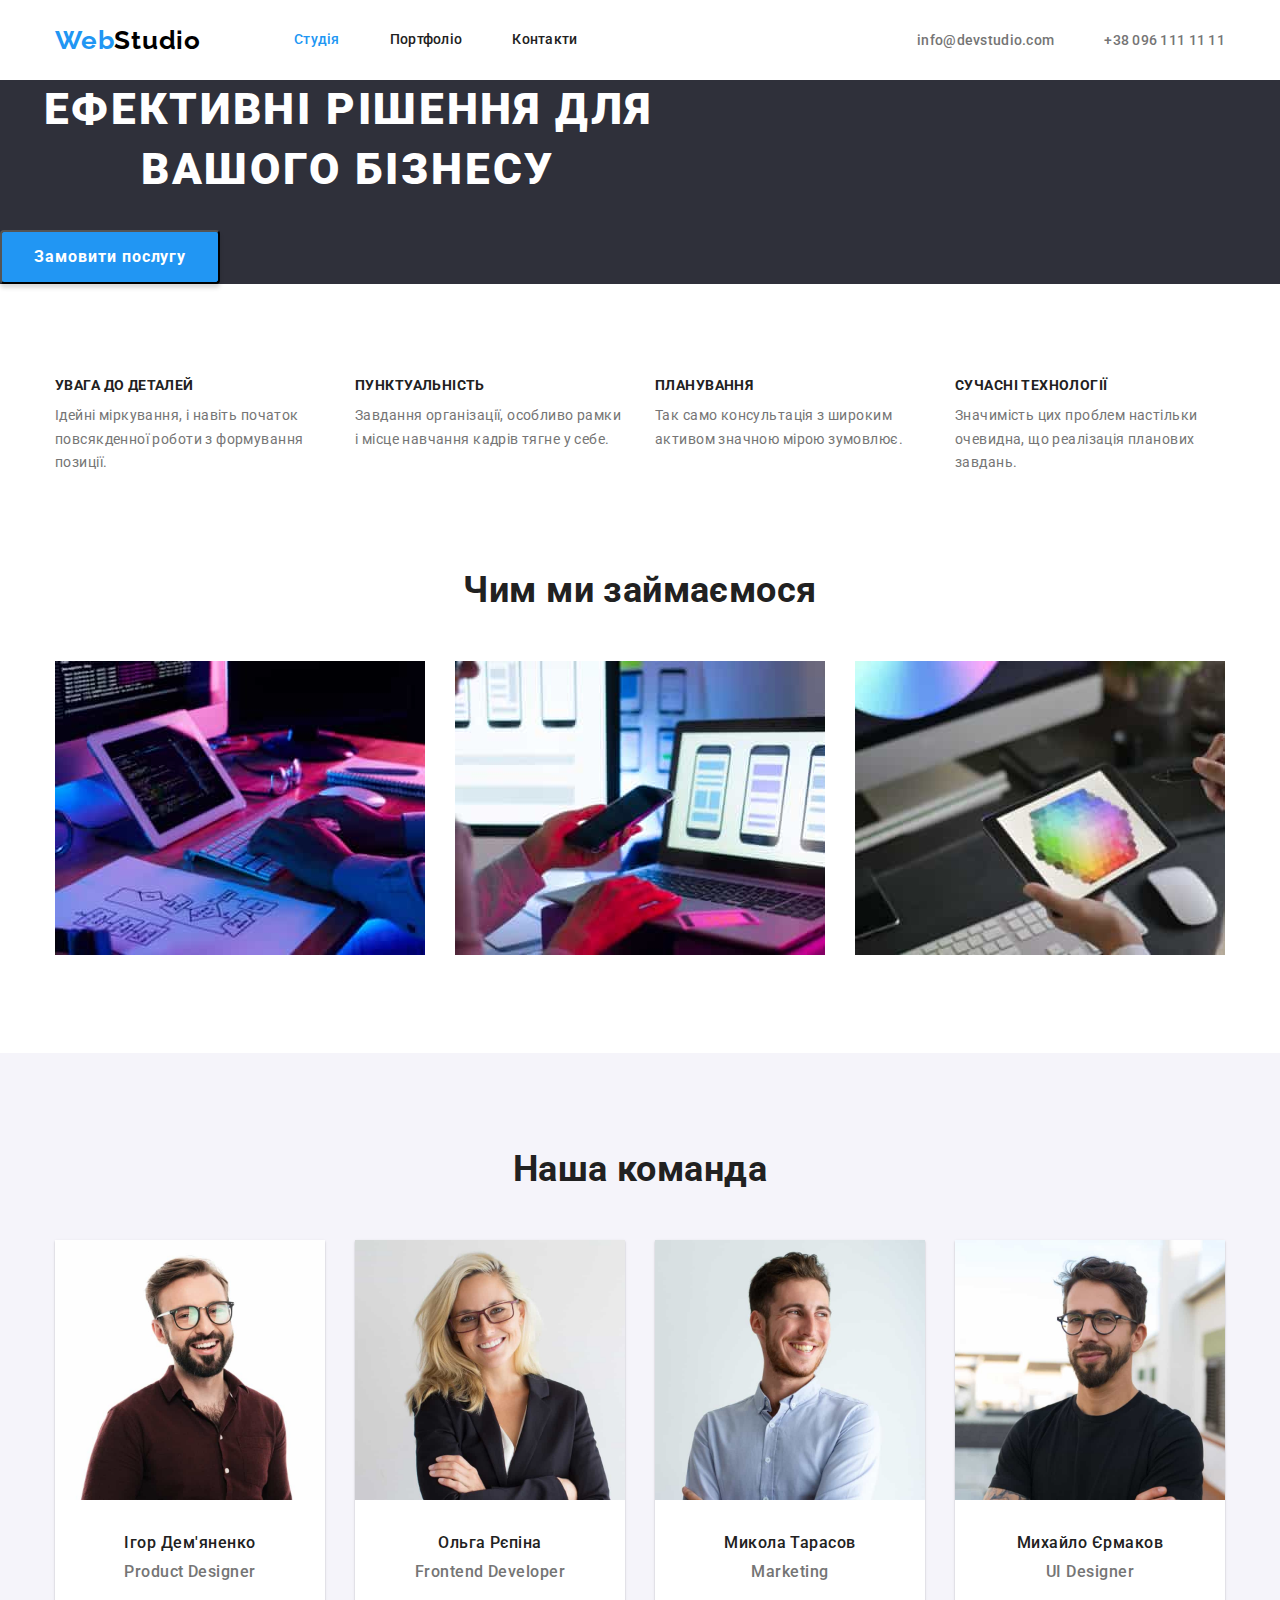
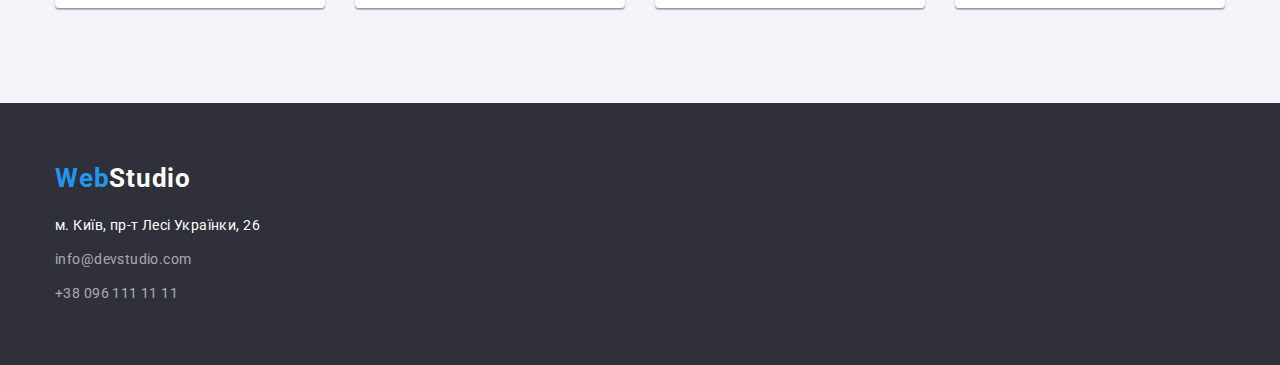
==== commit cff1843d: "DZ_3" ====
--- a/index.html
+++ b/index.html
@@ -80,9 +80,9 @@
             <div class="container">
                 <h2 class="employment-title">Чим ми займаємося</h2>
                 <ul class="employment-list list">
-                    <li class="employment-item"><img src="./images/box_1.jpg" alt="картинка алгоритму" width="370" height="294"></li>
-                    <li class="employment-item"><img src="./images/box_2.jpg" alt="картинка схеми сайту" width="370" height="294"></li>
-                    <li class="employment-item"><img src="./images/box_3.jpg" alt="картинка вибору кольору" width="370" height="294"></li>
+                    <li class="employment-item"><img src="./images/box_1.jpg" alt="картинка алгоритму" width="370"></li>
+                    <li class="employment-item"><img src="./images/box_2.jpg" alt="картинка схеми сайту" width="370"></li>
+                    <li class="employment-item"><img src="./images/box_3.jpg" alt="картинка вибору кольору" width="370"></li>
                 </ul>
             </div>
         </section>
--- a/css/style.css
+++ b/css/style.css
@@ -4,6 +4,7 @@
     --accent-color:#2196F3;
     --primary-white-color:#ffffff;
     --background-color: #2F303A;
+    --background-color_2: #F5F4FA;
 }
 
 .container {
@@ -28,16 +29,6 @@
     list-style: none;
     padding: 0;
     margin: 0;
-}
-
-.hero-title {
-    font-weight: 900;
-    font-size: 44px;
-    line-height: 1.36;
-    text-align: center;
-    letter-spacing: 0.06em;
-    text-transform: uppercase;
-    color: var(--primary-white-color);
 }
  .accent {
     color: var(--accent-color);
@@ -129,39 +120,43 @@
 
 /*---------------HERO---------------*/
 .section-hero {
-    margin-bottom: 100px;
-
     background: var(--background-color);
+}
+.hero-title {
+    margin-top: 0;
+    margin-bottom: 30px;
+    width: 696px;
+
+    font-weight: 900;
+    font-size: 44px;
+    line-height: 1.36;
     text-align: center;
-}
-.hero-title {
-    margin-top: 0;
-    margin-bottom: 30px;
+    letter-spacing: 0.06em;
+    text-transform: uppercase;
+    color: var(--primary-white-color);
 }
 .hero-btn {
-    min-width: 130px;
-    width: 216px;
-    height: 50px;
-
-    font-weight: 700;
-    line-height: 1.88;
+    padding: 10px 32px;
+
+    font-weight: 700;
+    font-size: 16px;
+    line-height: 30px;
     letter-spacing: 0.06em;
+    
     color: var(--primary-white-color);
     background: var(--accent-color);
     box-shadow: 0px 4px 4px rgba(0, 0, 0, 0.15);
-    border-radius: 4px;
 }
 .hero-btn:hover,
 .hero-btn:focus {
-    color: orange;
+    color: #000000;
 }
 
 /*---------------PROPERTIES---------------*/
 .section-properties {
-    margin-top: 0;
-    margin-bottom: 95px;
-}
-
+    margin: 0;
+    padding-top: 94px;
+}
 .properties-list {
     display: flex;
     flex-wrap: wrap;
@@ -193,16 +188,24 @@
 
 /*---------------EMPLOYMENT---------------*/
 .section-employment {
-    margin-top: 0;
-    margin-bottom: 95px;
+    margin: 0;
+    padding-top: 94px;
+    padding-bottom: 94px;
 
     text-align: center;
 }
 .employment-list {
     display: flex;
+    width: 100%;
+    height: auto;
 }
 .employment-list > .employment-item + .employment-item {
     margin-left: 30px;
+}
+.employment-list > .employment-item {
+    margin: 0;
+    width: 100%;
+    height: auto;
 }
 .employment-title,
 .team-title {
@@ -223,7 +226,7 @@
 
     text-align: center;
 
-    background-color: #F5F4FA;
+    background-color: var(--background-color_2);
 }
 .team-list > .team-item + .team-item {
     margin-left: 30px;
@@ -232,14 +235,14 @@
     display: flex;
 }
 .team-list > .team-item {
-    background: #FFFFFF;
-    box-shadow: 0px 1px 3px rgba(0, 0, 0, 0.12), 0px 1px 1px rgba(0, 0, 0, 0.14), 0px 2px 1px rgba(0, 0, 0, 0.2);
-    border-radius: 0px 0px 4px 4px;
-
     width: 270px;
     height: 368px;
     left: 215px;
     top: 1632px;
+    
+    background: var(--primary-white-color);
+    box-shadow: 0px 1px 3px rgba(0, 0, 0, 0.12), 0px 1px 1px rgba(0, 0, 0, 0.14), 0px 2px 1px rgba(0, 0, 0, 0.2);
+    border-radius: 0px 0px 4px 4px;
 }
 .team-title {
     margin-top: 0;
@@ -255,37 +258,38 @@
     color: var(--title-text-color);
 }
 .team-info {
-    margin-top: 0;
-    margin-bottom: 30px;
+    margin-top: 30px;
+    margin-bottom: 10px;
 }
 .team-text {
     margin-top: 0;
-    margin-bottom: 10px;
 
     color: var(--primary-text-color);
 }
 
 /*---------------PORTFOLIO---------------*/
 .section-portfolio {
-    margin-top: 95px;
-    margin-bottom: 95px;
+    margin-top: 94px;
+    margin-bottom: 94px;
 }
 .portfolio-list {
     display: flex;
+    justify-content: center;
 }
 .portfolio-list .item + .item {
-    margin-left: 30px;  
+    margin-left: 8px;  
 }
 .portfolio-btn {
     padding: 6px 22px;
     margin-top: 0;
-    margin-bottom: 50px;
 
     font-weight: 500;
     line-height: 1.63;
     letter-spacing: 0.03em;
     color: var(--title-text-color);
-    background: #F5F4FA;
+    background: var(--background-color_2);
+    box-shadow: 0px 4px 4px rgba(0, 0, 0, 0.25);
+    border-radius: 4px;
 }
 
 .portfolio-btn:hover,
@@ -293,13 +297,26 @@
     color: var(--primary-white-color);
     background: var(--accent-color);
 }
+.portfolio-item {
+    margin-top: 20px;
+    margin-right: 24px;
+    margin-bottom: 20px;
+    margin-left: 24px;
+}
 .portfolio-img {
     display: flex;
     flex-wrap: wrap;
-}
-.portfolio-img > .item + .item {
-    margin-bottom: 20px;
-    margin-left: 30px;
+    margin-left: -30px;
+    margin-bottom: -30px;
+}
+
+.portfolio-img > .item {
+    margin-top: 34px;
+    margin-right: 30px;
+    margin-bottom: 30px;
+
+    background: #FFFFFF;
+    border: 1px solid #EEEEEE;
 }
 .portfolio-title {
     margin-top: 0;
@@ -357,5 +374,5 @@
     color: var(--accent-color);
 }
 .add {
-    color: #ffffff;
+    color: var(--primary-white-color);
 }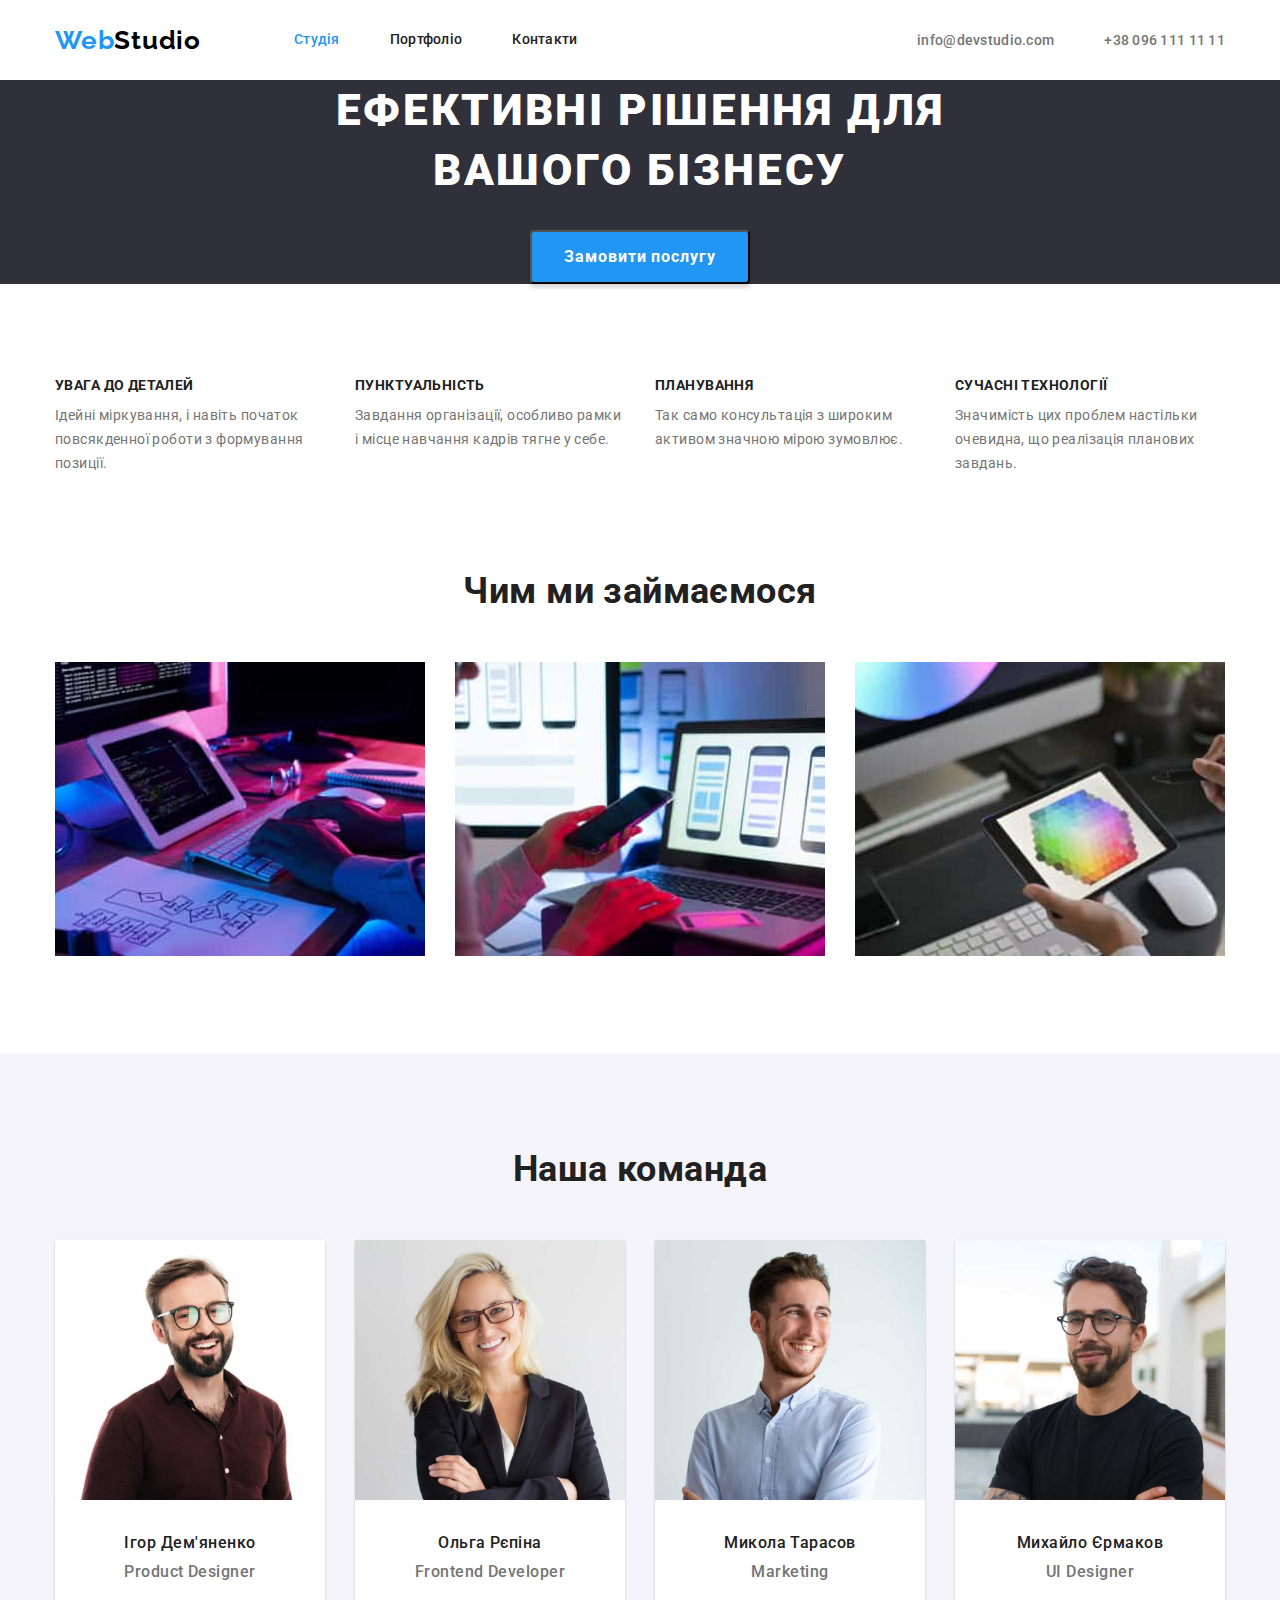
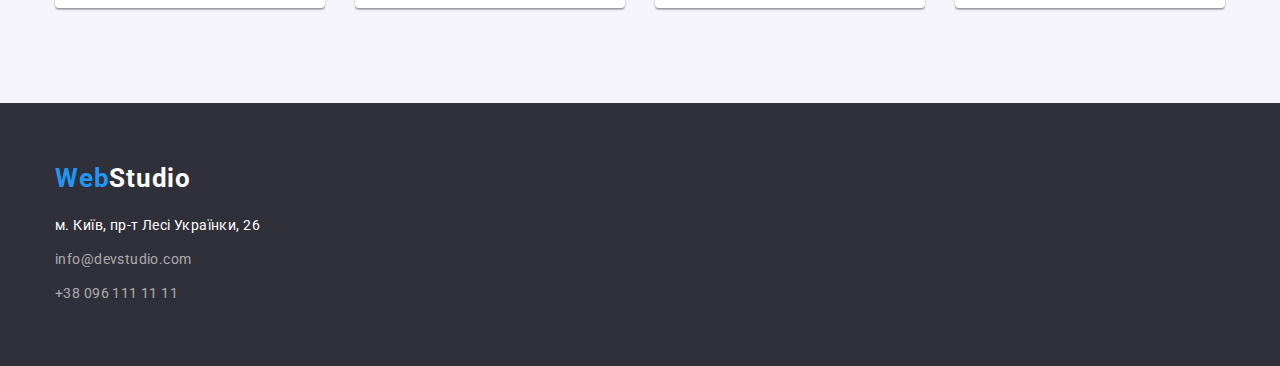
==== commit d8cb5546: "DZ_3" ====
--- a/index.html
+++ b/index.html
@@ -46,7 +46,7 @@
         <!--Герой-->
         
         <section class="section-hero">
-            <h1 class="hero-title">Ефективні рішення для вашого бізнесу</h1>
+            <h1 class="hero-title">Ефективні рішення для<br>вашого бізнесу</h1>
             <button type="button" class="hero-btn btn">Замовити послугу</button>
         </section>
        
--- a/css/style.css
+++ b/css/style.css
@@ -52,7 +52,7 @@
     
     font-family: 'Roboto', sans-serif;
     font-size: 16px;
-    align-items: center;
+    text-align: center;
   }
 
 /*---------------HEADER---------------*/
@@ -121,16 +121,16 @@
 /*---------------HERO---------------*/
 .section-hero {
     background: var(--background-color);
+    text-align: center;
 }
 .hero-title {
+    display: block;
     margin-top: 0;
     margin-bottom: 30px;
-    width: 696px;
 
     font-weight: 900;
     font-size: 44px;
-    line-height: 1.36;
-    text-align: center;
+    line-height: 60px;
     letter-spacing: 0.06em;
     text-transform: uppercase;
     color: var(--primary-white-color);
@@ -237,8 +237,6 @@
 .team-list > .team-item {
     width: 270px;
     height: 368px;
-    left: 215px;
-    top: 1632px;
     
     background: var(--primary-white-color);
     box-shadow: 0px 1px 3px rgba(0, 0, 0, 0.12), 0px 1px 1px rgba(0, 0, 0, 0.14), 0px 2px 1px rgba(0, 0, 0, 0.2);
@@ -269,8 +267,9 @@
 
 /*---------------PORTFOLIO---------------*/
 .section-portfolio {
-    margin-top: 94px;
+    margin-top: 0;
     margin-bottom: 94px;
+    padding-top: 94px;
 }
 .portfolio-list {
     display: flex;
@@ -282,6 +281,7 @@
 .portfolio-btn {
     padding: 6px 22px;
     margin-top: 0;
+    margin-bottom: 34px;
 
     font-weight: 500;
     line-height: 1.63;
@@ -311,9 +311,9 @@
 }
 
 .portfolio-img > .item {
-    margin-top: 34px;
-    margin-right: 30px;
+    margin-left: 30px;
     margin-bottom: 30px;
+    width: calc((100%-60px) / 2) ;
 
     background: #FFFFFF;
     border: 1px solid #EEEEEE;
